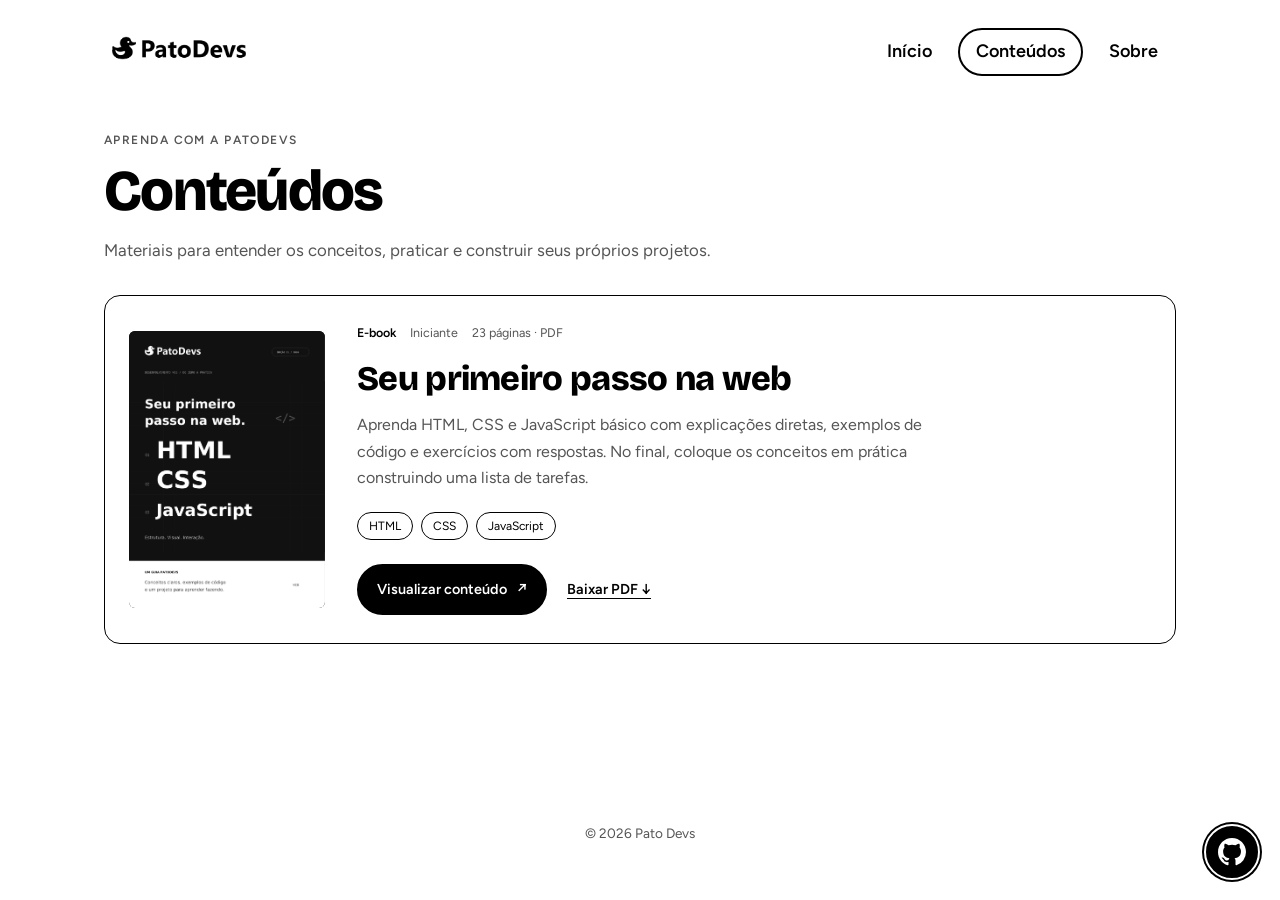
==== pages/conteudos.html @ e9c48a70 "Add files via upload" ====
<!DOCTYPE html>
<html lang="pt-BR">
<head>
<meta charset="utf-8">
<meta name="viewport" content="width=device-width, initial-scale=1, viewport-fit=cover">
<title>Conteúdos — Pato Devs</title>
<meta name="description" content="Aprenda com os conteúdos da PatoDevs: e-books, exemplos de código e exercícios para construir seus primeiros projetos.">
<link rel="canonical" href="https://patodevs.vercel.app/pages/conteudos">
<meta property="og:type" content="website">
<meta property="og:title" content="Conteúdos — Pato Devs">
<meta property="og:description" content="E-books, exemplos e exercícios para aprender desenvolvimento web com a PatoDevs.">
<meta property="og:url" content="https://patodevs.vercel.app/pages/conteudos">
<meta property="og:image" content="https://patodevs.vercel.app/assets/img/ebook-html-css-js.png">
<meta property="og:image:alt" content="Capa do e-book Seu primeiro passo na web, da PatoDevs">
<meta property="og:locale" content="pt_BR">
<meta name="twitter:card" content="summary_large_image">
<link rel="icon" href="../assets/img/favicon.png">
<link href="https://fonts.googleapis.com/css2?family=Bricolage+Grotesque:opsz,wght@12..96,500;12..96,800&family=Figtree:wght@400;500;600&display=swap" rel="stylesheet">
<link rel="stylesheet" href="../assets/css/style.css">
<link rel="stylesheet" href="../assets/css/conteudos.css">
</head>
<body>
<div class="page contents-layout">
<header class="top">
  <a href="../index.html" aria-label="Pato Devs, página inicial"><img class="l" src="../assets/img/logo-horizontal-preto.png" alt="Pato Devs"><img class="d" src="../assets/img/logo-horizontal-branco.png" alt="Pato Devs"></a>
  <nav aria-label="Principal"><a href="../index.html">Início</a><a href="conteudos.html" aria-current="page">Conteúdos</a><a href="sobre.html">Sobre</a></nav>
</header>
<main class="conteudos conteudos-page" id="conteudos" aria-labelledby="conteudos-titulo">
  <div class="conteudos-heading">
    <p class="conteudos-label">APRENDA COM A PATODEVS</p>
    <h1 id="conteudos-titulo">Conteúdos</h1>
    <p>Materiais para entender os conceitos, praticar e construir seus próprios projetos.</p>
  </div>
  <div class="conteudos-grid">
    <article class="conteudo-card" aria-labelledby="ebook-titulo">
      <div class="conteudo-capa"><img src="../assets/img/ebook-html-css-js.png" alt="Capa do e-book Seu primeiro passo na web, da PatoDevs" width="893" height="1263" loading="lazy"></div>
      <div class="conteudo-info">
        <div class="conteudo-meta"><span>E-book</span><span>Iniciante</span><span>23 páginas · PDF</span></div>
        <h2 id="ebook-titulo">Seu primeiro passo na web</h2>
        <p>Aprenda HTML, CSS e JavaScript básico com explicações diretas, exemplos de código e exercícios com respostas. No final, coloque os conceitos em prática construindo uma lista de tarefas.</p>
        <ul class="conteudo-tags" aria-label="Assuntos"><li>HTML</li><li>CSS</li><li>JavaScript</li></ul>
        <div class="conteudo-acoes">
          <a class="cta" href="../assets/pdf/PatoDevs-HTML-CSS-JavaScript.pdf" target="_blank" rel="noopener" aria-label="Visualizar conteúdo: Seu primeiro passo na web (PDF, abre em nova aba)">Visualizar conteúdo <span aria-hidden="true">↗</span></a>
          <a class="conteudo-download" href="../assets/pdf/PatoDevs-HTML-CSS-JavaScript.pdf" download="PatoDevs-HTML-CSS-JavaScript.pdf" aria-label="Baixar PDF: Seu primeiro passo na web">Baixar PDF <span aria-hidden="true">↓</span></a>
        </div>
      </div>
    </article>
  </div>
</main>
<footer>© 2026 Pato Devs</footer>
</div>
<a class="gh" href="https://github.com/PatoDevs" target="_blank" rel="noopener" aria-label="Pato Devs no GitHub"><svg viewBox="0 0 16 16" aria-hidden="true"><path d="M8 0C3.58 0 0 3.58 0 8c0 3.54 2.29 6.53 5.47 7.59.4.07.55-.17.55-.38 0-.19-.01-.82-.01-1.49-2.01.37-2.53-.49-2.69-.94-.09-.23-.48-.94-.82-1.13-.28-.15-.68-.52-.01-.53.63-.01 1.08.58 1.23.82.72 1.21 1.87.87 2.33.66.07-.52.28-.87.51-1.07-1.78-.2-3.64-.89-3.64-3.95 0-.87.31-1.59.82-2.15-.08-.2-.36-1.02.08-2.12 0 0 .67-.21 2.2.82a7.6 7.6 0 0 1 4 0c1.53-1.04 2.2-.82 2.2-.82.44 1.1.16 1.92.08 2.12.51.56.82 1.27.82 2.15 0 3.07-1.87 3.75-3.65 3.95.29.25.54.73.54 1.48 0 1.07-.01 1.93-.01 2.2 0 .21.15.46.55.38A8.01 8.01 0 0 0 16 8c0-4.42-3.58-8-8-8z"/></svg><span>Nosso GitHub</span></a>
</body>
</html>
---- assets/css/style.css ----
/* Pato Devs — estilos compartilhados (preto e branco, como a logo) */
:root{--bg:#fff;--ink:#000;--muted:#555;--line:#000;
--h:'Bricolage Grotesque','Trebuchet MS',sans-serif;--b:'Figtree',system-ui,-apple-system,'Segoe UI',sans-serif;
box-sizing:border-box;padding-top:env(safe-area-inset-top,0px);padding-bottom:env(safe-area-inset-bottom,0px)}
@media(prefers-color-scheme:dark){:root:not([data-theme="light"]){--bg:#000;--ink:#fff;--muted:#aaa;--line:#fff}}
:root[data-theme="dark"]{--bg:#000;--ink:#fff;--muted:#aaa;--line:#fff}
html{scroll-padding-top:env(safe-area-inset-top,0px);scroll-behavior:smooth}
*,*::before,*::after{box-sizing:border-box}
body{margin:0;background:var(--bg);color:var(--ink);font:400 18px/1.55 var(--b)}
a{color:inherit}
:focus-visible{outline:3px solid var(--ink);outline-offset:4px}

/* troca de logo claro/escuro */
.d{display:none}
@media(prefers-color-scheme:dark){:root:not([data-theme="light"]) .l{display:none}:root:not([data-theme="light"]) .d{display:block}}
:root[data-theme="dark"] .l{display:none}:root[data-theme="dark"] .d{display:block}

.page{max-width:1120px;margin:0 auto;padding:0 24px 32px}
.top{display:flex;justify-content:space-between;align-items:center;gap:16px}
.top img{height:38px;width:auto}
.top nav{display:flex;gap:8px}
.top nav a{text-decoration:none;font-weight:600;padding:8px 16px;border:2px solid transparent;border-radius:999px}
.top nav a:hover,.top nav a[aria-current="page"]{border-color:var(--line)}

/* ---------- início (convite) ---------- */
.first{min-height:100vh;min-height:100svh;display:flex;flex-direction:column;padding:28px 0 16px}
.hero{flex:1;display:grid;grid-template-columns:1.1fr .9fr;gap:40px;align-items:center;padding:24px 0}
h1{font:800 clamp(2.8rem,7.5vw,6rem)/.98 var(--h);letter-spacing:-.03em;margin:0 0 24px}
.lead{font-size:clamp(1.1rem,2vw,1.35rem);max-width:34ch;margin:0 0 32px}
.cta{display:inline-block;background:var(--ink);color:var(--bg);text-decoration:none;font-weight:600;font-size:1.1rem;padding:16px 30px;border-radius:999px;border:2px solid var(--ink);transition:background .15s,color .15s}
.cta:hover{background:var(--bg);color:var(--ink)}
.term{font:500 .95rem/1.4 ui-monospace,Menlo,Consolas,monospace;margin:22px 0 0;color:var(--muted)}
.term i{display:inline-block;width:.6em;height:1.05em;background:var(--ink);vertical-align:-.15em;margin-left:3px;animation:blink 1s steps(1) infinite}
.duck{position:relative;width:100%;max-width:440px;justify-self:center;transform:rotate(-4deg)}
.duck>img{width:100%;height:auto}
.ring{position:absolute;left:50%;bottom:4%;width:90%;aspect-ratio:3/1;border:2px solid var(--line);border-radius:50%;transform:translateX(-50%) scale(.5);opacity:0;z-index:-1;animation:rip 4s ease-out infinite}
.ring:nth-child(2){animation-delay:1.3s}.ring:nth-child(3){animation-delay:2.6s}
.down{align-self:center;display:grid;place-items:center;width:48px;height:48px;border:2px solid var(--line);border-radius:50%;color:var(--ink);text-decoration:none}
.down svg{width:22px;height:22px;stroke:currentColor;fill:none;stroke-width:2.5;stroke-linecap:round;stroke-linejoin:round}
.down:hover{background:var(--ink);color:var(--bg)}
#convite{padding-top:48px}
.ticket{display:flex;border:2px solid var(--line);border-radius:16px;margin:0 0 32px;transform:rotate(-1deg);transition:transform .2s;overflow:hidden}
.ticket:hover{transform:rotate(0)}
.stub{position:relative;padding:20px 28px;border-right:2px dashed var(--line);display:grid;place-items:center}
.stub img{width:58px;height:auto}
.stub::before,.stub::after{content:"";position:absolute;right:-13px;width:24px;height:24px;border-radius:50%;background:var(--bg);border:2px solid var(--line)}
.stub::before{top:-13px}.stub::after{bottom:-13px}
.tk{padding:20px 28px;display:flex;flex-direction:column;justify-content:center;gap:4px}
.tk b{font:800 clamp(1.8rem,4.5vw,2.8rem)/1 var(--h);letter-spacing:-.02em}
.tk span{color:var(--muted)}

/* ---------- sobre + equipe ---------- */
.sobre{padding:56px 0 24px}
.sobre h1{font-size:clamp(2.4rem,6vw,4.5rem);max-width:14ch}
.sobre h2{font:800 clamp(1.8rem,4vw,2.6rem)/1.1 var(--h);letter-spacing:-.02em;margin:64px 0 20px}
.sobre .lead{max-width:48ch}
ul.pilares{list-style:none;margin:0;padding:0;border-top:2px solid var(--line)}
ul.pilares li{display:grid;grid-template-columns:minmax(0,1fr) minmax(0,1.4fr);gap:24px;padding:18px 0;border-bottom:2px solid var(--line);transition:background .15s,color .15s,padding .15s}
ul.pilares li:hover{background:var(--ink);color:var(--bg);padding-left:16px;padding-right:16px}
ul.pilares li:hover span{color:var(--bg)}
ul.pilares b{font:800 1.4rem/1.2 var(--h)}
ul.pilares span{color:var(--muted)}
.equipe{list-style:none;margin:0;padding:0;display:grid;grid-template-columns:repeat(auto-fill,minmax(220px,1fr));gap:16px}
.membro{border:2px solid var(--line);border-radius:16px;padding:20px;display:flex;flex-direction:column;gap:6px;transition:transform .2s}
.membro:hover{transform:rotate(-1deg) translateY(-3px)}
.foto{width:84px;height:84px;border-radius:50%;background:var(--ink);display:grid;place-items:center;margin-bottom:10px;overflow:hidden}
.foto img{width:54px;height:auto}
.membro b{font:800 1.2rem/1.2 var(--h)}
.membro span{color:var(--muted);font-size:.95rem}
.membro a{margin-top:6px;font-weight:600;font-size:.95rem}
.fim{margin-top:64px;border:2px solid var(--line);border-radius:16px;padding:32px;display:flex;flex-wrap:wrap;gap:20px;justify-content:space-between;align-items:center}
.fim b{font:800 clamp(1.5rem,3.5vw,2.2rem)/1.1 var(--h)}
.fim p{margin:8px 0 0;color:var(--muted);font-size:1rem;max-width:40ch}

/* primeira tela do Sobre: ocupa a janela toda, então a equipe só aparece ao rolar */
.first .sobre{flex:1;padding-top:40px}
.first .sobre h2{margin-top:44px}
.first .down{margin-top:24px}
.sobre .lead{max-width:56ch}
.sobre .intro{max-width:52ch;color:var(--muted);margin:0 0 28px}
section.sobre{padding-top:72px;scroll-margin-top:16px}
section.sobre h2{margin-top:0}

footer{margin-top:48px;padding:0 0 8px;color:var(--muted);font-size:.85rem;text-align:center}

/* botão flutuante do GitHub */
.gh{position:fixed;right:max(20px,env(safe-area-inset-right,0px));bottom:calc(20px + env(safe-area-inset-bottom,0px));display:flex;align-items:center;background:var(--ink);color:var(--bg);border:2px solid var(--bg);border-radius:999px;padding:12px;text-decoration:none;font-weight:600;box-shadow:0 0 0 2px var(--ink);z-index:10}
.gh svg{width:28px;height:28px;fill:currentColor;flex:none}
.gh span{max-width:0;overflow:hidden;white-space:nowrap;transition:max-width .25s,margin .25s}
.gh:hover span,.gh:focus-visible span{max-width:140px;margin:0 8px 0 10px}

@keyframes blink{50%{opacity:0}}
@keyframes rip{0%{transform:translateX(-50%) scale(.5);opacity:.9}100%{transform:translateX(-50%) scale(1.25);opacity:0}}
@keyframes bob{50%{transform:rotate(-4deg) translateY(-8px)}}
@keyframes dn{50%{transform:translateY(4px)}}
@media(prefers-reduced-motion:no-preference){.duck{animation:bob 4s ease-in-out infinite}.down svg{animation:dn 1.6s ease-in-out infinite}}
@media(prefers-reduced-motion:reduce){html{scroll-behavior:auto}.ring,.term i{animation:none}.ring{opacity:.4;transform:translateX(-50%)}}
@media(max-width:760px){.hero{grid-template-columns:1fr;padding:24px 0}.duck{max-width:260px;order:-1;justify-self:start}ul.pilares li{grid-template-columns:1fr;gap:4px}}
@media(max-width:520px){.stub,.tk{padding:16px}.top nav a{padding:8px 10px}}

/* ---------- Sessão de Equipe ---------- */

/* Organiza a lista de membros em formato de grade automática */
.equipe {
  list-style: none;
  padding: 0;
  margin: 48px 0;
  display: grid;
  grid-template-columns: repeat(auto-fit, minmax(220px, 1fr));
  gap: 32px;
}

/* Centraliza os textos e elementos de cada membro */
.membro {
  display: flex;
  flex-direction: column;
  align-items: center;
  text-align: center;
}

/* Cria o contêiner perfeito e redondo para a foto */
.foto {
  width: 140px;
  height: 140px;
  border-radius: 50%; /* Deixa a foto perfeitamente redonda */
  border: 2px solid var(--line); /* Adiciona a borda preta/branca do tema */
  overflow: hidden; /* Corta o que sobrar da imagem */
  margin-bottom: 16px;
  background: var(--bg);
}

/* Garante que a imagem preencha o círculo sem distorcer */
.foto img {
  width: 100%;
  height: 100%;
  object-fit: cover; /* Ajusta a foto perfeitamente ao círculo */
}

/* Pequeno ajuste nos textos da equipe para seguir o design do site */
.membro b {
  font-family: var(--h);
  font-size: 1.2rem;
  display: block;
}

.membro span {
  color: var(--muted);
  font-size: 0.95rem;
  margin-bottom: 8px;
}

.membro a {
  font-size: 0.9rem;
  text-decoration: underline;
  font-weight: 500;
}

/* Menu com a página de Conteúdos em telas pequenas */
@media(max-width:760px){.top{flex-wrap:wrap}.top nav{flex-wrap:wrap}}
---- assets/css/conteudos.css ----
/* Página de Conteúdos */

.contents-layout{min-height:100vh;min-height:100svh;display:flex;flex-direction:column;padding-top:28px}
.conteudos{padding:56px 0 32px;min-width:0;flex:1}
.conteudos-heading{max-width:660px;margin-bottom:32px}
.conteudos-label{font:600 .75rem/1.4 var(--b);letter-spacing:.12em;color:var(--muted);margin:0 0 12px}
.conteudos h1{font:800 clamp(2.2rem,5vw,3.6rem)/1.05 var(--h);letter-spacing:-.03em;margin:0 0 16px}
.conteudos-heading>p:last-child{color:var(--muted);margin:0;font-size:1.05rem}
.conteudos-grid{display:grid;grid-template-columns:minmax(0,1fr);gap:24px}
.conteudos .conteudo-card{display:grid;grid-template-columns:220px minmax(0,1fr);align-items:center;gap:0;width:100%;min-width:0;border:1px solid var(--line);border-radius:16px;background:var(--bg);overflow:hidden}
.conteudos .conteudo-capa{display:flex;justify-content:center;align-items:center;min-width:0;padding:24px 0 24px 24px;background:transparent;border:0}
.conteudos .conteudo-capa img{display:block;width:100%;max-width:196px;height:auto;aspect-ratio:595 / 842;object-fit:contain;border:0;border-radius:6px;background:#111}
.conteudos .conteudo-info{display:flex;flex-direction:column;align-items:flex-start;min-width:0;padding:28px 32px}
.conteudo-meta{display:flex;flex-wrap:wrap;gap:6px 14px;color:var(--muted);font-size:.78rem;line-height:1.5;margin-bottom:16px}
.conteudo-meta span:first-child{color:var(--ink);font-weight:600}
.conteudos .conteudo-card h2{font:800 clamp(1.5rem,3vw,2.15rem)/1.15 var(--h);letter-spacing:-.02em;margin:0 0 14px;overflow-wrap:anywhere}
.conteudo-info>p{margin:0 0 20px;color:var(--muted);font-size:1rem;line-height:1.65;max-width:58ch}
.conteudo-tags{list-style:none;display:flex;flex-wrap:wrap;gap:8px;padding:0;margin:0 0 24px}
.conteudo-tags li{border:1px solid var(--line);border-radius:999px;padding:4px 11px;font-size:.75rem}
.conteudo-acoes{display:flex;align-items:center;flex-wrap:wrap;gap:16px 20px;max-width:100%}
.conteudo-acoes .cta{font-size:.9rem;padding:12px 18px;text-align:center;white-space:normal;max-width:100%}
.conteudo-acoes .cta span{margin-left:7px}
.conteudo-download{font-size:.9rem;font-weight:600;text-underline-offset:4px}
.contents-layout footer{padding-bottom:24px}

@media(max-width:800px){.conteudos .conteudo-card{grid-template-columns:minmax(0,1fr)}.conteudos .conteudo-capa{padding:24px 24px 0}.conteudos .conteudo-capa img{max-width:180px}.conteudos .conteudo-info{padding:24px}.conteudo-acoes{width:100%}}
@media(max-width:560px){.contents-layout .top img{height:32px}.contents-layout .top nav{gap:0}.contents-layout .top nav a{font-size:.9rem;padding:8px 10px}.conteudos{padding-top:40px}.contents-layout{padding-top:24px}.conteudo-acoes{align-items:stretch;flex-direction:column;gap:18px}.conteudo-acoes .cta{width:100%}.conteudo-download{align-self:center}.conteudos-heading>p:last-child{font-size:1rem}}
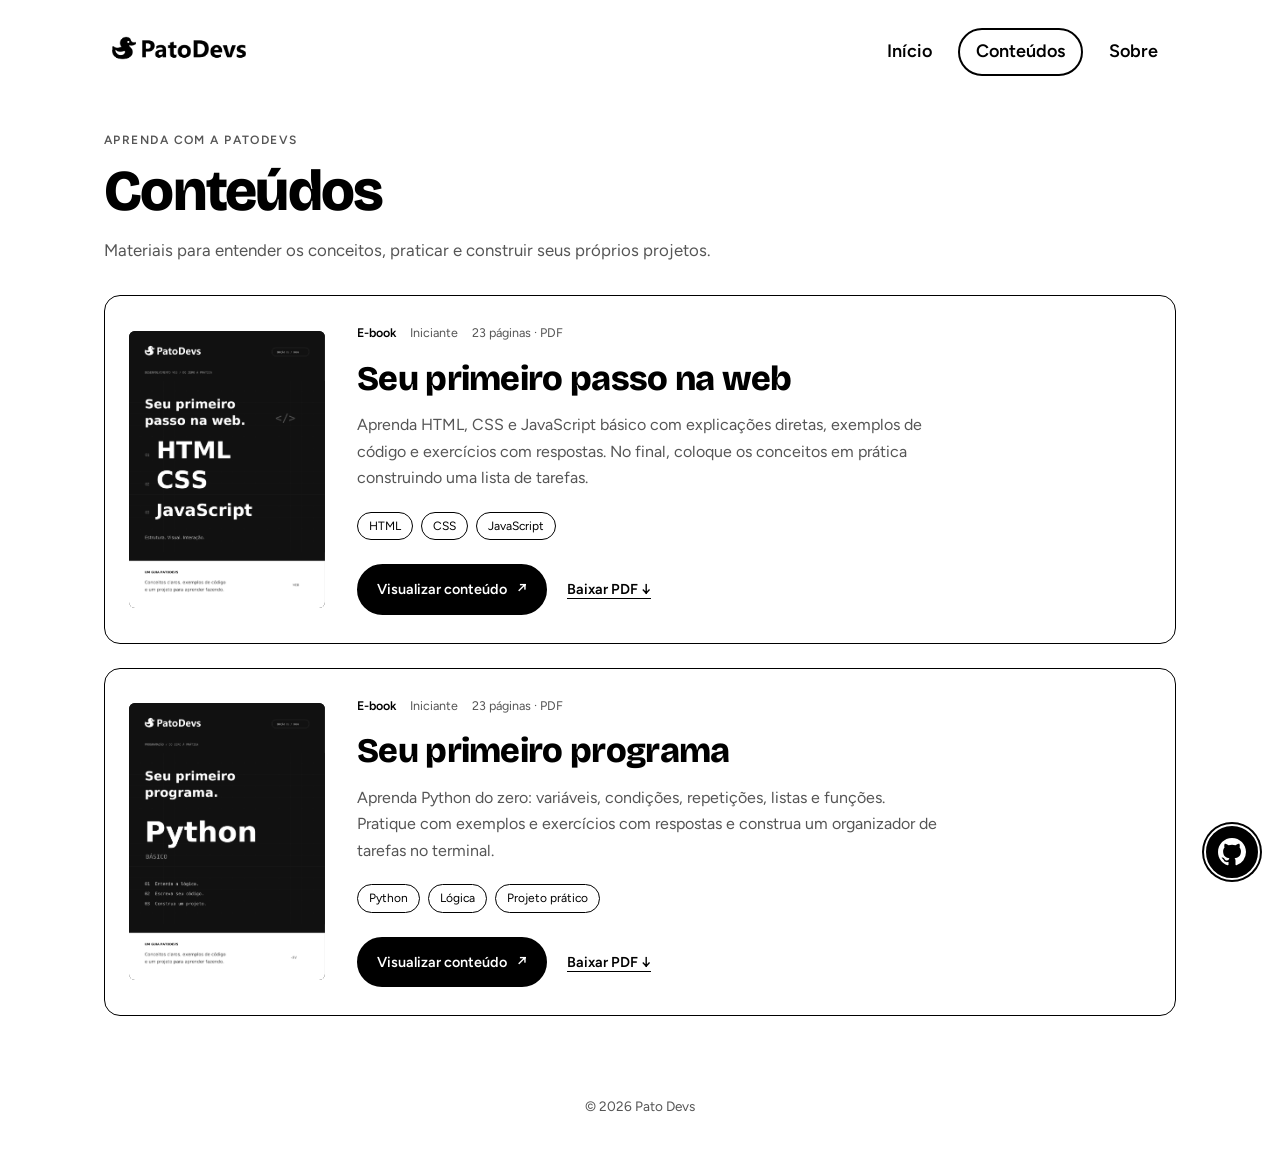
==== commit 657af00c: "Add Python e-book section to conteudos.html" ====
--- a/pages/conteudos.html
+++ b/pages/conteudos.html
@@ -45,6 +45,19 @@
         </div>
       </div>
     </article>
+    <article class="conteudo-card" aria-labelledby="ebook-python-titulo">
+      <div class="conteudo-capa"><img src="../assets/img/ebook-python-basico.png" alt="Capa do e-book Seu primeiro programa: Python básico, da PatoDevs" width="893" height="1263" loading="lazy"></div>
+      <div class="conteudo-info">
+        <div class="conteudo-meta"><span>E-book</span><span>Iniciante</span><span>23 páginas · PDF</span></div>
+        <h2 id="ebook-python-titulo">Seu primeiro programa</h2>
+        <p>Aprenda Python do zero: variáveis, condições, repetições, listas e funções. Pratique com exemplos e exercícios com respostas e construa um organizador de tarefas no terminal.</p>
+        <ul class="conteudo-tags" aria-label="Assuntos"><li>Python</li><li>Lógica</li><li>Projeto prático</li></ul>
+        <div class="conteudo-acoes">
+          <a class="cta" href="../assets/pdf/PatoDevs-Python-Basico.pdf" target="_blank" rel="noopener" aria-label="Visualizar conteúdo: Seu primeiro programa — Python básico (PDF, abre em nova aba)">Visualizar conteúdo <span aria-hidden="true">↗</span></a>
+          <a class="conteudo-download" href="../assets/pdf/PatoDevs-Python-Basico.pdf" download="PatoDevs-Python-Basico.pdf" aria-label="Baixar PDF: Seu primeiro programa — Python básico">Baixar PDF <span aria-hidden="true">↓</span></a>
+        </div>
+      </div>
+    </article>
   </div>
 </main>
 <footer>© 2026 Pato Devs</footer>
@@ -52,3 +65,4 @@
 <a class="gh" href="https://github.com/PatoDevs" target="_blank" rel="noopener" aria-label="Pato Devs no GitHub"><svg viewBox="0 0 16 16" aria-hidden="true"><path d="M8 0C3.58 0 0 3.58 0 8c0 3.54 2.29 6.53 5.47 7.59.4.07.55-.17.55-.38 0-.19-.01-.82-.01-1.49-2.01.37-2.53-.49-2.69-.94-.09-.23-.48-.94-.82-1.13-.28-.15-.68-.52-.01-.53.63-.01 1.08.58 1.23.82.72 1.21 1.87.87 2.33.66.07-.52.28-.87.51-1.07-1.78-.2-3.64-.89-3.64-3.95 0-.87.31-1.59.82-2.15-.08-.2-.36-1.02.08-2.12 0 0 .67-.21 2.2.82a7.6 7.6 0 0 1 4 0c1.53-1.04 2.2-.82 2.2-.82.44 1.1.16 1.92.08 2.12.51.56.82 1.27.82 2.15 0 3.07-1.87 3.75-3.65 3.95.29.25.54.73.54 1.48 0 1.07-.01 1.93-.01 2.2 0 .21.15.46.55.38A8.01 8.01 0 0 0 16 8c0-4.42-3.58-8-8-8z"/></svg><span>Nosso GitHub</span></a>
 </body>
 </html>
+
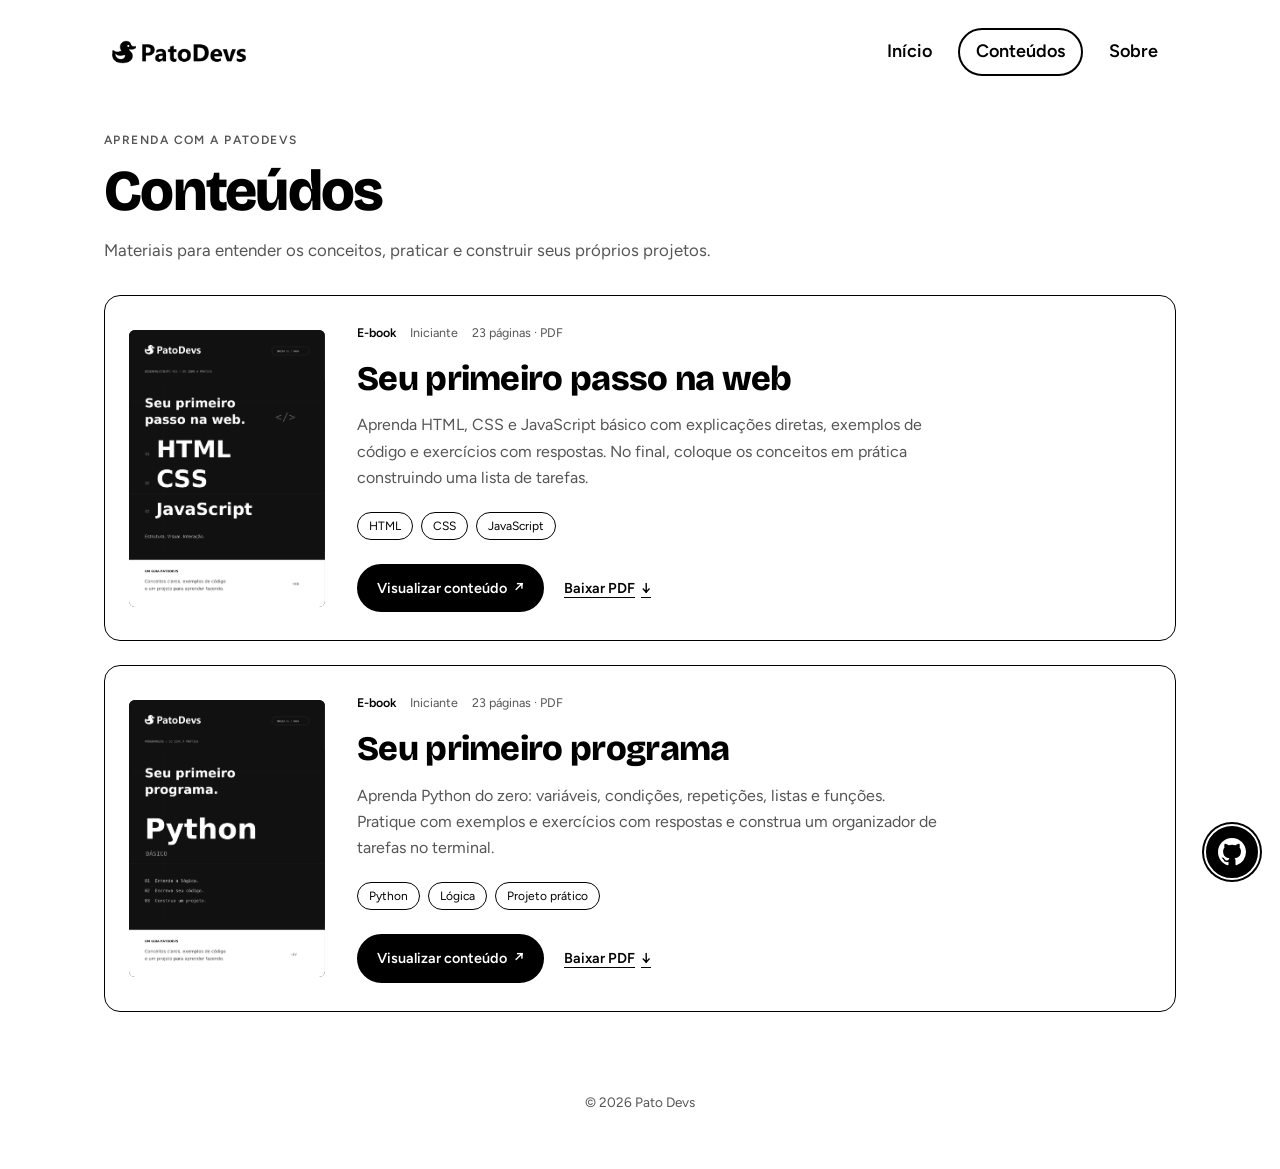
==== commit aa2f635b: "Update conteudos.html" ====
--- a/pages/conteudos.html
+++ b/pages/conteudos.html
@@ -1,68 +1,256 @@
 <!DOCTYPE html>
 <html lang="pt-BR">
 <head>
-<meta charset="utf-8">
-<meta name="viewport" content="width=device-width, initial-scale=1, viewport-fit=cover">
-<title>Conteúdos — Pato Devs</title>
-<meta name="description" content="Aprenda com os conteúdos da PatoDevs: e-books, exemplos de código e exercícios para construir seus primeiros projetos.">
-<link rel="canonical" href="https://patodevs.vercel.app/pages/conteudos">
-<meta property="og:type" content="website">
-<meta property="og:title" content="Conteúdos — Pato Devs">
-<meta property="og:description" content="E-books, exemplos e exercícios para aprender desenvolvimento web com a PatoDevs.">
-<meta property="og:url" content="https://patodevs.vercel.app/pages/conteudos">
-<meta property="og:image" content="https://patodevs.vercel.app/assets/img/ebook-html-css-js.png">
-<meta property="og:image:alt" content="Capa do e-book Seu primeiro passo na web, da PatoDevs">
-<meta property="og:locale" content="pt_BR">
-<meta name="twitter:card" content="summary_large_image">
-<link rel="icon" href="../assets/img/favicon.png">
-<link href="https://fonts.googleapis.com/css2?family=Bricolage+Grotesque:opsz,wght@12..96,500;12..96,800&family=Figtree:wght@400;500;600&display=swap" rel="stylesheet">
-<link rel="stylesheet" href="../assets/css/style.css">
-<link rel="stylesheet" href="../assets/css/conteudos.css">
+  <meta charset="utf-8">
+  <meta name="viewport" content="width=device-width, initial-scale=1, viewport-fit=cover">
+  <title>Conteúdos — Pato Devs</title>
+  <meta name="description" content="Aprenda com os conteúdos da PatoDevs: e-books, exemplos de código e exercícios para construir seus primeiros projetos.">
+  <link rel="canonical" href="https://patodevs.vercel.app/pages/conteudos">
+  <meta property="og:type" content="website">
+  <meta property="og:title" content="Conteúdos — Pato Devs">
+  <meta property="og:description" content="E-books, exemplos e exercícios para aprender desenvolvimento com a PatoDevs.">
+  <meta property="og:url" content="https://patodevs.vercel.app/pages/conteudos">
+  <meta property="og:image" content="https://patodevs.vercel.app/assets/img/ebook-html-css-js.png">
+  <meta property="og:image:alt" content="Capa do e-book Seu primeiro passo na web, da PatoDevs">
+  <meta property="og:locale" content="pt_BR">
+  <meta name="twitter:card" content="summary_large_image">
+  <link rel="icon" href="../assets/img/favicon.png">
+  <link href="https://fonts.googleapis.com/css2?family=Bricolage+Grotesque:opsz,wght@12..96,500;12..96,800&family=Figtree:wght@400;500;600&display=swap" rel="stylesheet">
+  <link rel="stylesheet" href="../assets/css/style.css">
+  <link rel="stylesheet" href="../assets/css/conteudos.css">
+
+  <style>
+    .top { position: relative; }
+    .top .menu-toggle { display: none; }
+
+    @media (max-width: 560px) {
+      .top .menu-toggle {
+        display: inline-flex;
+        align-items: center;
+        justify-content: center;
+        flex: 0 0 44px;
+        width: 44px;
+        height: 44px;
+        margin-left: auto;
+        padding: 0;
+        border: 2px solid var(--line);
+        border-radius: 12px;
+        background: var(--bg);
+        color: var(--ink);
+        font: 24px/1 system-ui, sans-serif;
+        cursor: pointer;
+      }
+
+      .contents-layout .top nav.site-menu {
+        position: absolute;
+        top: calc(100% + 12px);
+        right: 0;
+        left: 0;
+        z-index: 50;
+        display: flex;
+        flex-direction: column;
+        align-items: stretch;
+        width: 100%;
+        gap: 4px;
+        padding: 8px;
+        border: 2px solid var(--line);
+        border-radius: 16px;
+        background: var(--bg);
+        box-shadow: 0 12px 24px rgb(0 0 0 / 12%);
+      }
+
+      .contents-layout .top nav.site-menu:not(.is-open) {
+        display: none;
+      }
+
+      .contents-layout .top nav.site-menu a {
+        display: flex;
+        justify-content: flex-start;
+        flex: none;
+        width: 100%;
+        min-height: 44px;
+        padding: 10px 14px;
+        border-radius: 10px;
+        text-align: left;
+      }
+    }
+  </style>
 </head>
 <body>
-<div class="page contents-layout">
-<header class="top">
-  <a href="../index.html" aria-label="Pato Devs, página inicial"><img class="l" src="../assets/img/logo-horizontal-preto.png" alt="Pato Devs"><img class="d" src="../assets/img/logo-horizontal-branco.png" alt="Pato Devs"></a>
-  <nav aria-label="Principal"><a href="../index.html">Início</a><a href="conteudos.html" aria-current="page">Conteúdos</a><a href="sobre.html">Sobre</a></nav>
-</header>
-<main class="conteudos conteudos-page" id="conteudos" aria-labelledby="conteudos-titulo">
-  <div class="conteudos-heading">
-    <p class="conteudos-label">APRENDA COM A PATODEVS</p>
-    <h1 id="conteudos-titulo">Conteúdos</h1>
-    <p>Materiais para entender os conceitos, praticar e construir seus próprios projetos.</p>
+  <div class="page contents-layout">
+    <header class="top">
+      <a href="../index.html" aria-label="Pato Devs, página inicial">
+        <img class="l" src="../assets/img/logo-horizontal-preto.png" alt="Pato Devs">
+        <img class="d" src="../assets/img/logo-horizontal-branco.png" alt="Pato Devs">
+      </a>
+
+      <button class="menu-toggle" type="button" aria-label="Abrir menu" aria-expanded="false" aria-controls="site-menu">
+        <span aria-hidden="true">☰</span>
+      </button>
+
+      <nav id="site-menu" class="site-menu" aria-label="Principal">
+        <a href="../index.html">Início</a>
+        <a href="conteudos.html" aria-current="page">Conteúdos</a>
+        <a href="sobre.html">Sobre</a>
+      </nav>
+    </header>
+
+    <main class="conteudos conteudos-page" id="conteudos" aria-labelledby="conteudos-titulo">
+      <div class="conteudos-heading">
+        <p class="conteudos-label">APRENDA COM A PATODEVS</p>
+        <h1 id="conteudos-titulo">Conteúdos</h1>
+        <p>Materiais para entender os conceitos, praticar e construir seus próprios projetos.</p>
+      </div>
+
+      <div class="conteudos-grid">
+        <article class="conteudo-card" aria-labelledby="ebook-titulo">
+          <div class="conteudo-capa">
+            <img
+              src="../assets/img/ebook-html-css-js.png"
+              alt="Capa do e-book Seu primeiro passo na web, da PatoDevs"
+              width="893"
+              height="1263"
+              loading="lazy"
+            >
+          </div>
+
+          <div class="conteudo-info">
+            <div class="conteudo-meta">
+              <span>E-book</span>
+              <span>Iniciante</span>
+              <span>23 páginas · PDF</span>
+            </div>
+
+            <h2 id="ebook-titulo">Seu primeiro passo na web</h2>
+            <p>Aprenda HTML, CSS e JavaScript básico com explicações diretas, exemplos de código e exercícios com respostas. No final, coloque os conceitos em prática construindo uma lista de tarefas.</p>
+
+            <ul class="conteudo-tags" aria-label="Assuntos">
+              <li>HTML</li>
+              <li>CSS</li>
+              <li>JavaScript</li>
+            </ul>
+
+            <div class="conteudo-acoes">
+              <a
+                class="cta"
+                href="../assets/pdf/PatoDevs-HTML-CSS-JavaScript.pdf"
+                target="_blank"
+                rel="noopener"
+                aria-label="Visualizar conteúdo: Seu primeiro passo na web (PDF, abre em nova aba)"
+              >
+                Visualizar conteúdo <span aria-hidden="true">↗</span>
+              </a>
+
+              <a
+                class="conteudo-download"
+                href="../assets/pdf/PatoDevs-HTML-CSS-JavaScript.pdf"
+                download="PatoDevs-HTML-CSS-JavaScript.pdf"
+                aria-label="Baixar PDF: Seu primeiro passo na web"
+              >
+                Baixar PDF <span aria-hidden="true">↓</span>
+              </a>
+            </div>
+          </div>
+        </article>
+
+        <article class="conteudo-card" aria-labelledby="ebook-python-titulo">
+          <div class="conteudo-capa">
+            <img
+              src="../assets/img/ebook-python-basico.png"
+              alt="Capa do e-book Seu primeiro programa: Python básico, da PatoDevs"
+              width="893"
+              height="1263"
+              loading="lazy"
+            >
+          </div>
+
+          <div class="conteudo-info">
+            <div class="conteudo-meta">
+              <span>E-book</span>
+              <span>Iniciante</span>
+              <span>23 páginas · PDF</span>
+            </div>
+
+            <h2 id="ebook-python-titulo">Seu primeiro programa</h2>
+            <p>Aprenda Python do zero: variáveis, condições, repetições, listas e funções. Pratique com exemplos e exercícios com respostas e construa um organizador de tarefas no terminal.</p>
+
+            <ul class="conteudo-tags" aria-label="Assuntos">
+              <li>Python</li>
+              <li>Lógica</li>
+              <li>Projeto prático</li>
+            </ul>
+
+            <div class="conteudo-acoes">
+              <a
+                class="cta"
+                href="../assets/pdf/PatoDevs-Python-Basico.pdf"
+                target="_blank"
+                rel="noopener"
+                aria-label="Visualizar conteúdo: Seu primeiro programa — Python básico (PDF, abre em nova aba)"
+              >
+                Visualizar conteúdo <span aria-hidden="true">↗</span>
+              </a>
+
+              <a
+                class="conteudo-download"
+                href="../assets/pdf/PatoDevs-Python-Basico.pdf"
+                download="PatoDevs-Python-Basico.pdf"
+                aria-label="Baixar PDF: Seu primeiro programa — Python básico"
+              >
+                Baixar PDF <span aria-hidden="true">↓</span>
+              </a>
+            </div>
+          </div>
+        </article>
+      </div>
+    </main>
+
+    <footer>© 2026 Pato Devs</footer>
   </div>
-  <div class="conteudos-grid">
-    <article class="conteudo-card" aria-labelledby="ebook-titulo">
-      <div class="conteudo-capa"><img src="../assets/img/ebook-html-css-js.png" alt="Capa do e-book Seu primeiro passo na web, da PatoDevs" width="893" height="1263" loading="lazy"></div>
-      <div class="conteudo-info">
-        <div class="conteudo-meta"><span>E-book</span><span>Iniciante</span><span>23 páginas · PDF</span></div>
-        <h2 id="ebook-titulo">Seu primeiro passo na web</h2>
-        <p>Aprenda HTML, CSS e JavaScript básico com explicações diretas, exemplos de código e exercícios com respostas. No final, coloque os conceitos em prática construindo uma lista de tarefas.</p>
-        <ul class="conteudo-tags" aria-label="Assuntos"><li>HTML</li><li>CSS</li><li>JavaScript</li></ul>
-        <div class="conteudo-acoes">
-          <a class="cta" href="../assets/pdf/PatoDevs-HTML-CSS-JavaScript.pdf" target="_blank" rel="noopener" aria-label="Visualizar conteúdo: Seu primeiro passo na web (PDF, abre em nova aba)">Visualizar conteúdo <span aria-hidden="true">↗</span></a>
-          <a class="conteudo-download" href="../assets/pdf/PatoDevs-HTML-CSS-JavaScript.pdf" download="PatoDevs-HTML-CSS-JavaScript.pdf" aria-label="Baixar PDF: Seu primeiro passo na web">Baixar PDF <span aria-hidden="true">↓</span></a>
-        </div>
-      </div>
-    </article>
-    <article class="conteudo-card" aria-labelledby="ebook-python-titulo">
-      <div class="conteudo-capa"><img src="../assets/img/ebook-python-basico.png" alt="Capa do e-book Seu primeiro programa: Python básico, da PatoDevs" width="893" height="1263" loading="lazy"></div>
-      <div class="conteudo-info">
-        <div class="conteudo-meta"><span>E-book</span><span>Iniciante</span><span>23 páginas · PDF</span></div>
-        <h2 id="ebook-python-titulo">Seu primeiro programa</h2>
-        <p>Aprenda Python do zero: variáveis, condições, repetições, listas e funções. Pratique com exemplos e exercícios com respostas e construa um organizador de tarefas no terminal.</p>
-        <ul class="conteudo-tags" aria-label="Assuntos"><li>Python</li><li>Lógica</li><li>Projeto prático</li></ul>
-        <div class="conteudo-acoes">
-          <a class="cta" href="../assets/pdf/PatoDevs-Python-Basico.pdf" target="_blank" rel="noopener" aria-label="Visualizar conteúdo: Seu primeiro programa — Python básico (PDF, abre em nova aba)">Visualizar conteúdo <span aria-hidden="true">↗</span></a>
-          <a class="conteudo-download" href="../assets/pdf/PatoDevs-Python-Basico.pdf" download="PatoDevs-Python-Basico.pdf" aria-label="Baixar PDF: Seu primeiro programa — Python básico">Baixar PDF <span aria-hidden="true">↓</span></a>
-        </div>
-      </div>
-    </article>
-  </div>
-</main>
-<footer>© 2026 Pato Devs</footer>
-</div>
-<a class="gh" href="https://github.com/PatoDevs" target="_blank" rel="noopener" aria-label="Pato Devs no GitHub"><svg viewBox="0 0 16 16" aria-hidden="true"><path d="M8 0C3.58 0 0 3.58 0 8c0 3.54 2.29 6.53 5.47 7.59.4.07.55-.17.55-.38 0-.19-.01-.82-.01-1.49-2.01.37-2.53-.49-2.69-.94-.09-.23-.48-.94-.82-1.13-.28-.15-.68-.52-.01-.53.63-.01 1.08.58 1.23.82.72 1.21 1.87.87 2.33.66.07-.52.28-.87.51-1.07-1.78-.2-3.64-.89-3.64-3.95 0-.87.31-1.59.82-2.15-.08-.2-.36-1.02.08-2.12 0 0 .67-.21 2.2.82a7.6 7.6 0 0 1 4 0c1.53-1.04 2.2-.82 2.2-.82.44 1.1.16 1.92.08 2.12.51.56.82 1.27.82 2.15 0 3.07-1.87 3.75-3.65 3.95.29.25.54.73.54 1.48 0 1.07-.01 1.93-.01 2.2 0 .21.15.46.55.38A8.01 8.01 0 0 0 16 8c0-4.42-3.58-8-8-8z"/></svg><span>Nosso GitHub</span></a>
+
+  <a class="gh" href="https://github.com/PatoDevs" target="_blank" rel="noopener" aria-label="Pato Devs no GitHub">
+    <svg viewBox="0 0 16 16" aria-hidden="true">
+      <path d="M8 0C3.58 0 0 3.58 0 8c0 3.54 2.29 6.53 5.47 7.59.4.07.55-.17.55-.38 0-.19-.01-.82-.01-1.49-2.01.37-2.53-.49-2.69-.94-.09-.23-.48-.94-.82-1.13-.28-.15-.68-.52-.01-.53.63-.01 1.08.58 1.23.82.72 1.21 1.87.87 2.33.66.07-.52.28-.87.51-1.07-1.78-.2-3.64-.89-3.64-3.95 0-.87.31-1.59.82-2.15-.08-.2-.36-1.02.08-2.12 0 0 .67-.21 2.2.82a7.6 7.6 0 0 1 4 0c1.53-1.04 2.2-.82 2.2-.82.44 1.1.16 1.92.08 2.12.51.56.82 1.27.82 2.15 0 3.07-1.87 3.75-3.65 3.95.29.25.54.73.54 1.48 0 1.07-.01 1.93-.01 2.2 0 .21.15.46.55.38A8.01 8.01 0 0 0 16 8c0-4.42-3.58-8-8-8z"/>
+    </svg>
+    <span>Nosso GitHub</span>
+  </a>
+
+  <script>
+    (() => {
+      const button = document.querySelector(".menu-toggle");
+      const menu = document.querySelector("#site-menu");
+
+      function setOpen(open) {
+        menu.classList.toggle("is-open", open);
+        button.setAttribute("aria-expanded", String(open));
+        button.setAttribute("aria-label", open ? "Fechar menu" : "Abrir menu");
+        button.querySelector("span").textContent = open ? "×" : "☰";
+      }
+
+      button.addEventListener("click", () => {
+        setOpen(button.getAttribute("aria-expanded") !== "true");
+      });
+
+      document.addEventListener("click", (event) => {
+        if (!menu.contains(event.target) && !button.contains(event.target)) {
+          setOpen(false);
+        }
+      });
+
+      document.addEventListener("keydown", (event) => {
+        if (event.key === "Escape" && button.getAttribute("aria-expanded") === "true") {
+          setOpen(false);
+          button.focus();
+        }
+      });
+
+      menu.addEventListener("click", (event) => {
+        if (event.target.closest("a")) setOpen(false);
+      });
+
+      window.matchMedia("(max-width: 560px)")
+        .addEventListener("change", () => setOpen(false));
+    })();
+  </script>
 </body>
 </html>
-
--- a/assets/css/style.css
+++ b/assets/css/style.css
@@ -94,66 +94,483 @@
 @keyframes bob{50%{transform:rotate(-4deg) translateY(-8px)}}
 @keyframes dn{50%{transform:translateY(4px)}}
 @media(prefers-reduced-motion:no-preference){.duck{animation:bob 4s ease-in-out infinite}.down svg{animation:dn 1.6s ease-in-out infinite}}
-@media(prefers-reduced-motion:reduce){html{scroll-behavior:auto}.ring,.term i{animation:none}.ring{opacity:.4;transform:translateX(-50%)}}
-@media(max-width:760px){.hero{grid-template-columns:1fr;padding:24px 0}.duck{max-width:260px;order:-1;justify-self:start}ul.pilares li{grid-template-columns:1fr;gap:4px}}
-@media(max-width:520px){.stub,.tk{padding:16px}.top nav a{padding:8px 10px}}
-
-/* ---------- Sessão de Equipe ---------- */
-
-/* Organiza a lista de membros em formato de grade automática */
+
+/* CORREÇÃO: FOTOS E RESPONSIVIDADE DO SITE */
+
+.page {
+  width: 100%;
+  min-width: 0;
+}
+
+.top > a {
+  min-width: 0;
+  max-width: 100%;
+}
+
+.top img {
+  max-width: 100%;
+  object-fit: contain;
+  vertical-align: middle;
+}
+
+.top nav {
+  min-width: 0;
+  max-width: 100%;
+}
+
+.top nav a {
+  display: flex;
+  align-items: center;
+  justify-content: center;
+  min-height: 44px;
+  text-align: center;
+}
+
+.hero {
+  grid-template-columns: minmax(0, 1.1fr) minmax(0, .9fr);
+}
+
+.hero > *,
+.tk,
+.fim > *,
+.membro {
+  min-width: 0;
+}
+
+.hero h1,
+.sobre h1,
+.sobre h2,
+.tk b,
+.membro b {
+  overflow-wrap: anywhere;
+}
+
+.lead,
+.intro,
+.term,
+.tk span,
+.membro a,
+.fim p,
+ul.pilares li {
+  overflow-wrap: anywhere;
+}
+
+.cta {
+  max-width: 100%;
+  white-space: normal;
+  text-align: center;
+  overflow-wrap: anywhere;
+}
+
+/* Equipe */
+
 .equipe {
   list-style: none;
   padding: 0;
   margin: 48px 0;
   display: grid;
-  grid-template-columns: repeat(auto-fit, minmax(220px, 1fr));
+  grid-template-columns: repeat(
+    auto-fit,
+    minmax(min(220px, 100%), 1fr)
+  );
   gap: 32px;
 }
 
-/* Centraliza os textos e elementos de cada membro */
 .membro {
   display: flex;
   flex-direction: column;
   align-items: center;
   text-align: center;
-}
-
-/* Cria o contêiner perfeito e redondo para a foto */
-.foto {
+  padding: 24px 20px;
+}
+
+.membro .foto {
+  position: relative;
+  display: block;
+  flex: 0 0 140px;
   width: 140px;
   height: 140px;
-  border-radius: 50%; /* Deixa a foto perfeitamente redonda */
-  border: 2px solid var(--line); /* Adiciona a borda preta/branca do tema */
-  overflow: hidden; /* Corta o que sobrar da imagem */
-  margin-bottom: 16px;
+  min-height: 140px;
+  aspect-ratio: 1;
+  border: 2px solid var(--line);
+  border-radius: 50%;
+  overflow: hidden;
   background: var(--bg);
-}
-
-/* Garante que a imagem preencha o círculo sem distorcer */
-.foto img {
+  margin: 0 0 16px;
+}
+
+.membro .foto img {
+  position: absolute;
+  inset: 0;
+  display: block;
   width: 100%;
   height: 100%;
-  object-fit: cover; /* Ajusta a foto perfeitamente ao círculo */
-}
-
-/* Pequeno ajuste nos textos da equipe para seguir o design do site */
+  max-width: none;
+  object-fit: cover;
+  object-position: center;
+}
+
 .membro b {
-  font-family: var(--h);
-  font-size: 1.2rem;
-  display: block;
+  font: 800 1.2rem/1.2 var(--h);
 }
 
 .membro span {
   color: var(--muted);
-  font-size: 0.95rem;
+  font-size: .95rem;
   margin-bottom: 8px;
 }
 
 .membro a {
-  font-size: 0.9rem;
+  font-size: .9rem;
   text-decoration: underline;
   font-weight: 500;
 }
 
-/* Menu com a página de Conteúdos em telas pequenas */
-@media(max-width:760px){.top{flex-wrap:wrap}.top nav{flex-wrap:wrap}}
+/* Conteúdos */
+
+.page.contents-layout {
+  min-height: 100vh;
+  min-height: 100svh;
+  display: flex;
+  flex-direction: column;
+  padding-top: 28px;
+}
+
+.contents-layout .conteudos,
+.contents-layout .conteudos-grid,
+.contents-layout .conteudo-card,
+.contents-layout .conteudo-info {
+  min-width: 0;
+}
+
+.contents-layout .conteudos-grid {
+  grid-template-columns: minmax(0, 1fr);
+}
+
+.contents-layout .conteudo-info {
+  overflow-wrap: anywhere;
+}
+
+.contents-layout .conteudo-capa img {
+  max-width: 100%;
+  height: auto;
+  object-fit: contain;
+}
+
+.contents-layout .conteudo-acoes {
+  display: flex;
+  flex-wrap: wrap;
+  align-items: center;
+  width: 100%;
+  min-width: 0;
+  gap: 12px 20px;
+}
+
+.contents-layout .conteudo-acoes .cta {
+  display: flex;
+  align-items: center;
+  justify-content: center;
+  min-height: 48px;
+  max-width: 100%;
+  white-space: normal;
+  line-height: 1.4;
+}
+
+.contents-layout .conteudo-download {
+  display: inline-flex;
+  align-items: center;
+  justify-content: center;
+  gap: 6px;
+  min-height: 44px;
+  max-width: 100%;
+}
+
+/* Tablets */
+
+@media (max-width: 800px) {
+  .contents-layout .conteudos .conteudo-card {
+    grid-template-columns: minmax(0, 1fr);
+  }
+
+  .contents-layout .conteudos .conteudo-capa {
+    padding: 24px 24px 0;
+  }
+
+  .contents-layout .conteudos .conteudo-capa img {
+    width: 100%;
+    max-width: 180px;
+  }
+
+  .contents-layout .conteudos .conteudo-info {
+    padding: 24px;
+  }
+}
+
+@media (max-width: 760px) {
+  .top {
+    flex-wrap: wrap;
+    gap: 16px;
+  }
+
+  .top nav {
+    flex-wrap: wrap;
+  }
+
+  .hero {
+    grid-template-columns: minmax(0, 1fr);
+    padding: 24px 0;
+    gap: 24px;
+  }
+
+  .duck {
+    max-width: 260px;
+    order: -1;
+    justify-self: start;
+  }
+
+  ul.pilares li {
+    grid-template-columns: minmax(0, 1fr);
+    gap: 8px;
+  }
+
+  .equipe {
+    gap: 20px;
+  }
+}
+
+/* Celulares */
+
+@media (max-width: 560px) {
+  body {
+    font-size: 16px;
+  }
+
+  .page {
+    padding-right: 16px;
+    padding-left: 16px;
+  }
+
+  .top {
+    align-items: flex-start;
+  }
+
+  .top img {
+    height: 32px;
+  }
+
+  .top nav {
+    width: 100%;
+    gap: 4px;
+  }
+
+  .top nav a {
+    flex: 1 1 auto;
+    padding: 8px 10px;
+    font-size: .95rem;
+  }
+
+  .first {
+    padding-bottom: 80px;
+  }
+
+  .hero h1 {
+    font-size: clamp(2.1rem, 10vw, 3.5rem);
+  }
+
+  .hero .cta {
+    width: 100%;
+    padding: 14px 18px;
+    font-size: 1rem;
+  }
+
+  .duck {
+    max-width: min(240px, 100%);
+    transform: none;
+    animation: none;
+  }
+
+  .ticket {
+    transform: none;
+  }
+
+  .stub {
+    flex: 0 0 72px;
+    padding: 12px;
+  }
+
+  .stub img {
+    width: 44px;
+    max-width: 100%;
+  }
+
+  .tk {
+    padding: 16px 12px;
+  }
+
+  .tk b {
+    font-size: clamp(1.4rem, 6vw, 2rem);
+  }
+
+  .sobre,
+  .first .sobre {
+    padding-top: 32px;
+  }
+
+  .sobre h1 {
+    font-size: clamp(2rem, 8vw, 3rem);
+  }
+
+  .sobre h2,
+  .first .sobre h2 {
+    margin-top: 36px;
+  }
+
+  section.sobre {
+    padding-top: 48px;
+  }
+
+  section.sobre h2 {
+    margin-top: 0;
+  }
+
+  .equipe {
+    grid-template-columns: minmax(0, 1fr);
+  }
+
+  .membro:hover {
+    transform: none;
+  }
+
+  .fim {
+    padding: 24px 20px;
+    gap: 20px;
+  }
+
+  .fim .cta {
+    width: 100%;
+  }
+
+  .page.contents-layout {
+    padding: 24px 16px 32px;
+  }
+
+  .contents-layout .conteudos {
+    padding-top: 32px;
+  }
+
+  .contents-layout .conteudos .conteudo-info {
+    padding: 20px;
+  }
+
+  .contents-layout .conteudos .conteudo-capa {
+    padding: 20px 20px 0;
+  }
+
+  .contents-layout .conteudos .conteudo-capa img {
+    max-width: 160px;
+  }
+
+  .contents-layout .conteudo-acoes {
+    flex-direction: column;
+    align-items: stretch;
+    gap: 8px;
+  }
+
+  .contents-layout .conteudo-acoes .cta,
+  .contents-layout .conteudo-acoes .conteudo-download {
+    width: 100%;
+    align-self: stretch;
+  }
+
+  .page footer {
+    padding-bottom: 88px;
+  }
+
+  .gh {
+    right: max(16px, env(safe-area-inset-right, 0px));
+    bottom: calc(16px + env(safe-area-inset-bottom, 0px));
+  }
+}
+
+@media (prefers-reduced-motion: reduce) {
+  html {
+    scroll-behavior: auto;
+  }
+
+  .duck,
+  .ring,
+  .term i,
+  .down svg {
+    animation: none;
+  }
+}
+
+/* Menu compacto no celular */
+
+.top {
+  position: relative;
+}
+
+.top .menu-toggle {
+  display: none;
+}
+
+@media (max-width: 560px) {
+  .top .menu-toggle {
+    display: inline-flex;
+    align-items: center;
+    justify-content: center;
+    flex: 0 0 44px;
+    width: 44px;
+    height: 44px;
+    margin-left: auto;
+    padding: 0;
+    border: 2px solid var(--line);
+    border-radius: 12px;
+    background: var(--bg);
+    color: var(--ink);
+    font: 24px/1 system-ui, sans-serif;
+    cursor: pointer;
+  }
+
+  .top .menu-toggle:hover {
+    background: var(--ink);
+    color: var(--bg);
+  }
+
+  .top nav.site-menu,
+  .contents-layout .top nav.site-menu {
+    position: absolute;
+    top: calc(100% + 12px);
+    right: 0;
+    left: 0;
+    z-index: 50;
+    display: flex;
+    flex-direction: column;
+    align-items: stretch;
+    width: 100%;
+    gap: 4px;
+    padding: 8px;
+    border: 2px solid var(--line);
+    border-radius: 16px;
+    background: var(--bg);
+    box-shadow: 0 12px 24px rgb(0 0 0 / 12%);
+  }
+
+  .top nav.site-menu:not(.is-open),
+  .contents-layout .top nav.site-menu:not(.is-open) {
+    display: none;
+  }
+
+  .top nav.site-menu a,
+  .contents-layout .top nav.site-menu a {
+    display: flex;
+    justify-content: flex-start;
+    flex: none;
+    width: 100%;
+    min-height: 44px;
+    padding: 10px 14px;
+    border-radius: 10px;
+    text-align: left;
+  }
+}
--- a/assets/css/conteudos.css
+++ b/assets/css/conteudos.css
@@ -1,28 +1,103 @@
-/* Página de Conteúdos */
+/* Página de Conteúdos — desktop, tablet e celular */
+.page.contents-layout {
+  min-height: 100vh;
+  min-height: 100svh;
+  display: flex;
+  flex-direction: column;
+  padding-top: 28px;
+}
+.contents-layout .conteudos {
+  flex: 1;
+  min-width: 0;
+  padding: clamp(32px, 5vw, 56px) 0 32px;
+}
+.contents-layout .conteudos-heading { max-width: 660px; margin-bottom: 32px; }
+.contents-layout .conteudos-label {
+  font: 600 .75rem/1.4 var(--b);
+  letter-spacing: .12em;
+  color: var(--muted);
+  margin: 0 0 12px;
+}
+.contents-layout .conteudos h1 {
+  font: 800 clamp(2rem, 5vw, 3.6rem)/1.05 var(--h);
+  letter-spacing: -.03em;
+  margin: 0 0 16px;
+  overflow-wrap: anywhere;
+}
+.contents-layout .conteudos-heading > p:last-child { color: var(--muted); margin: 0; font-size: 1.05rem; }
+.contents-layout .conteudos-grid { display: grid; grid-template-columns: minmax(0, 1fr); gap: 24px; }
+.contents-layout .conteudo-card {
+  display: grid;
+  grid-template-columns: 220px minmax(0, 1fr);
+  align-items: center;
+  width: 100%;
+  min-width: 0;
+  border: 1px solid var(--line);
+  border-radius: 16px;
+  background: var(--bg);
+}
+.contents-layout .conteudo-capa {
+  display: flex;
+  justify-content: center;
+  align-items: center;
+  min-width: 0;
+  padding: 24px 0 24px 24px;
+}
+.contents-layout .conteudo-capa img {
+  display: block;
+  width: 100%;
+  max-width: 196px;
+  height: auto;
+  aspect-ratio: 595 / 842;
+  object-fit: contain;
+  border-radius: 6px;
+  background: #111;
+}
+.contents-layout .conteudo-info {
+  display: flex;
+  flex-direction: column;
+  align-items: flex-start;
+  min-width: 0;
+  padding: 28px 32px;
+  overflow-wrap: anywhere;
+}
+.contents-layout .conteudo-meta { display: flex; flex-wrap: wrap; gap: 6px 14px; color: var(--muted); font-size: .78rem; line-height: 1.5; margin-bottom: 16px; }
+.contents-layout .conteudo-meta span:first-child { color: var(--ink); font-weight: 600; }
+.contents-layout .conteudo-card h2 {
+  font: 800 clamp(1.45rem, 3vw, 2.15rem)/1.15 var(--h);
+  letter-spacing: -.02em;
+  margin: 0 0 14px;
+}
+.contents-layout .conteudo-info > p { margin: 0 0 20px; color: var(--muted); font-size: 1rem; line-height: 1.65; max-width: 58ch; }
+.contents-layout .conteudo-tags { list-style: none; display: flex; flex-wrap: wrap; gap: 8px; max-width: 100%; padding: 0; margin: 0 0 24px; }
+.contents-layout .conteudo-tags li { max-width: 100%; border: 1px solid var(--line); border-radius: 999px; padding: 4px 11px; font-size: .75rem; }
+.contents-layout .conteudo-acoes { display: flex; align-items: center; flex-wrap: wrap; gap: 12px 20px; width: 100%; min-width: 0; }
+.contents-layout .conteudo-acoes .cta { display: flex; align-items: center; justify-content: center; min-height: 48px; max-width: 100%; padding: 12px 18px; font-size: .9rem; line-height: 1.4; text-align: center; white-space: normal; }
+.contents-layout .conteudo-acoes .cta span { flex-shrink: 0; margin-left: 7px; }
+.contents-layout .conteudo-download { display: inline-flex; align-items: center; justify-content: center; gap: 6px; min-height: 44px; max-width: 100%; font-size: .9rem; font-weight: 600; text-underline-offset: 4px; }
+.contents-layout footer { padding-bottom: 24px; }
 
-.contents-layout{min-height:100vh;min-height:100svh;display:flex;flex-direction:column;padding-top:28px}
-.conteudos{padding:56px 0 32px;min-width:0;flex:1}
-.conteudos-heading{max-width:660px;margin-bottom:32px}
-.conteudos-label{font:600 .75rem/1.4 var(--b);letter-spacing:.12em;color:var(--muted);margin:0 0 12px}
-.conteudos h1{font:800 clamp(2.2rem,5vw,3.6rem)/1.05 var(--h);letter-spacing:-.03em;margin:0 0 16px}
-.conteudos-heading>p:last-child{color:var(--muted);margin:0;font-size:1.05rem}
-.conteudos-grid{display:grid;grid-template-columns:minmax(0,1fr);gap:24px}
-.conteudos .conteudo-card{display:grid;grid-template-columns:220px minmax(0,1fr);align-items:center;gap:0;width:100%;min-width:0;border:1px solid var(--line);border-radius:16px;background:var(--bg);overflow:hidden}
-.conteudos .conteudo-capa{display:flex;justify-content:center;align-items:center;min-width:0;padding:24px 0 24px 24px;background:transparent;border:0}
-.conteudos .conteudo-capa img{display:block;width:100%;max-width:196px;height:auto;aspect-ratio:595 / 842;object-fit:contain;border:0;border-radius:6px;background:#111}
-.conteudos .conteudo-info{display:flex;flex-direction:column;align-items:flex-start;min-width:0;padding:28px 32px}
-.conteudo-meta{display:flex;flex-wrap:wrap;gap:6px 14px;color:var(--muted);font-size:.78rem;line-height:1.5;margin-bottom:16px}
-.conteudo-meta span:first-child{color:var(--ink);font-weight:600}
-.conteudos .conteudo-card h2{font:800 clamp(1.5rem,3vw,2.15rem)/1.15 var(--h);letter-spacing:-.02em;margin:0 0 14px;overflow-wrap:anywhere}
-.conteudo-info>p{margin:0 0 20px;color:var(--muted);font-size:1rem;line-height:1.65;max-width:58ch}
-.conteudo-tags{list-style:none;display:flex;flex-wrap:wrap;gap:8px;padding:0;margin:0 0 24px}
-.conteudo-tags li{border:1px solid var(--line);border-radius:999px;padding:4px 11px;font-size:.75rem}
-.conteudo-acoes{display:flex;align-items:center;flex-wrap:wrap;gap:16px 20px;max-width:100%}
-.conteudo-acoes .cta{font-size:.9rem;padding:12px 18px;text-align:center;white-space:normal;max-width:100%}
-.conteudo-acoes .cta span{margin-left:7px}
-.conteudo-download{font-size:.9rem;font-weight:600;text-underline-offset:4px}
-.contents-layout footer{padding-bottom:24px}
+@media (max-width: 800px) {
+  .contents-layout .conteudo-card { grid-template-columns: minmax(0, 1fr); }
+  .contents-layout .conteudo-capa { padding: 24px 24px 0; }
+  .contents-layout .conteudo-capa img { max-width: 180px; }
+  .contents-layout .conteudo-info { padding: 24px; }
+}
 
-@media(max-width:800px){.conteudos .conteudo-card{grid-template-columns:minmax(0,1fr)}.conteudos .conteudo-capa{padding:24px 24px 0}.conteudos .conteudo-capa img{max-width:180px}.conteudos .conteudo-info{padding:24px}.conteudo-acoes{width:100%}}
-@media(max-width:560px){.contents-layout .top img{height:32px}.contents-layout .top nav{gap:0}.contents-layout .top nav a{font-size:.9rem;padding:8px 10px}.conteudos{padding-top:40px}.contents-layout{padding-top:24px}.conteudo-acoes{align-items:stretch;flex-direction:column;gap:18px}.conteudo-acoes .cta{width:100%}.conteudo-download{align-self:center}.conteudos-heading>p:last-child{font-size:1rem}}
-
+@media (max-width: 560px) {
+  .page.contents-layout { padding: 24px 16px 32px; }
+  .contents-layout .top { flex-wrap: wrap; align-items: flex-start; gap: 16px; }
+  .contents-layout .top img { height: 32px; max-width: 100%; }
+  .contents-layout .top nav { display: flex; flex-wrap: wrap; width: 100%; gap: 4px; }
+  .contents-layout .top nav a { flex: 1 1 auto; min-height: 44px; font-size: .95rem; padding: 8px 10px; text-align: center; }
+  .contents-layout .conteudos-heading { margin-bottom: 24px; }
+  .contents-layout .conteudos-heading > p:last-child { font-size: 1rem; }
+  .contents-layout .conteudos-grid { gap: 20px; }
+  .contents-layout .conteudo-capa { padding: 20px 20px 0; }
+  .contents-layout .conteudo-capa img { max-width: 160px; }
+  .contents-layout .conteudo-info { padding: 20px; }
+  .contents-layout .conteudo-meta { gap: 6px 10px; }
+  .contents-layout .conteudo-acoes { flex-direction: column; align-items: stretch; gap: 8px; }
+  .contents-layout .conteudo-acoes .cta, .contents-layout .conteudo-download { width: 100%; }
+  .contents-layout footer { padding-bottom: 88px; }
+}
